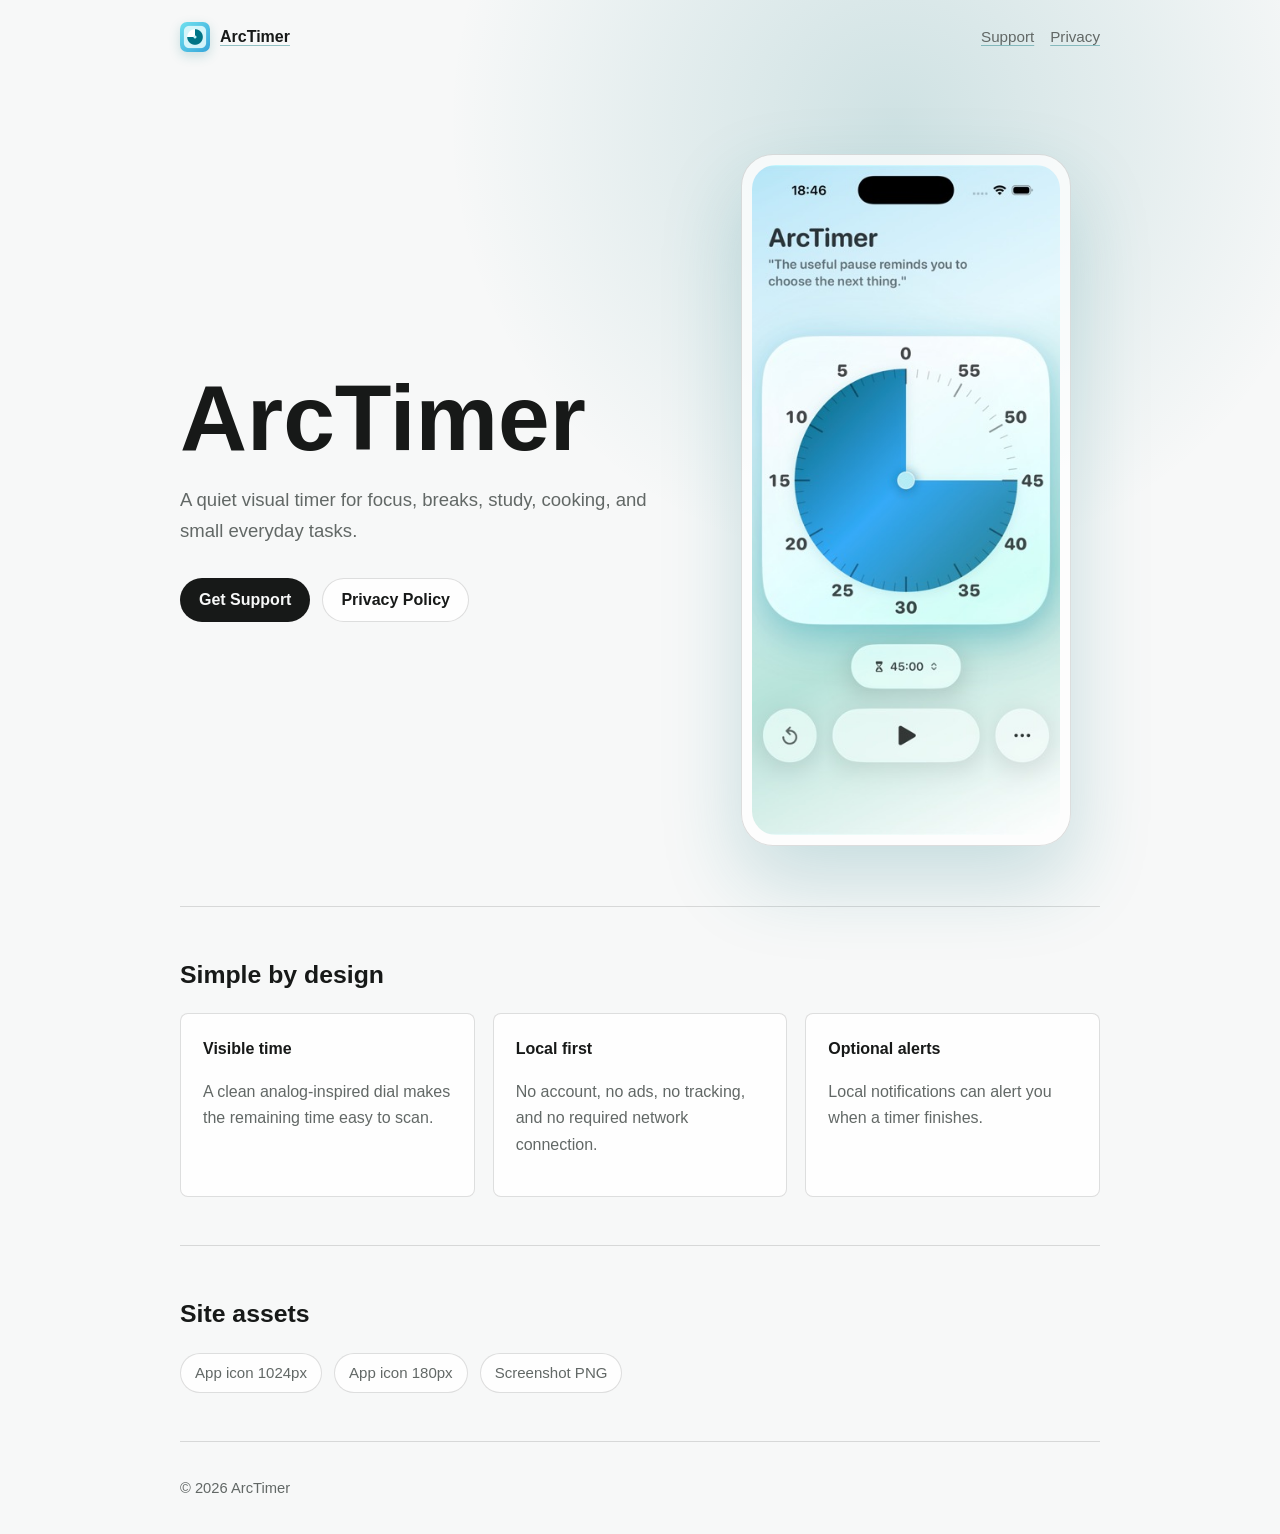
==== index.html @ cee9d14d "Publish ArcTimer site assets The public support site now includes reusable App Store-facing icon and" ====
<!doctype html>
<html lang="en">
  <head>
    <meta charset="utf-8">
    <meta name="viewport" content="width=device-width, initial-scale=1">
    <title>ArcTimer</title>
    <meta name="description" content="ArcTimer is a quiet visual timer with a clean analog-inspired dial.">
    <link rel="icon" href="./assets/icons/app-icon-120.png">
    <link rel="apple-touch-icon" href="./assets/icons/app-icon-180.png">
    <link rel="stylesheet" href="./styles.css">
  </head>
  <body>
    <header class="shell nav">
      <a class="brand" href="./index.html" aria-label="ArcTimer home">
        <img class="app-icon-small" src="./assets/icons/app-icon-120.png" alt="" aria-hidden="true">
        <span>ArcTimer</span>
      </a>
      <nav class="links" aria-label="Main navigation">
        <a href="./support.html">Support</a>
        <a href="./privacy.html">Privacy</a>
      </nav>
    </header>

    <main class="shell">
      <section class="hero">
        <div>
          <h1>ArcTimer</h1>
          <p class="lede">A quiet visual timer for focus, breaks, study, cooking, and small everyday tasks.</p>
          <div class="actions">
            <a class="button primary" href="./support.html">Get Support</a>
            <a class="button" href="./privacy.html">Privacy Policy</a>
          </div>
        </div>
        <figure class="phone-shot">
          <img src="./assets/screenshots/arctimer-main.jpg" alt="ArcTimer main screen showing a visual timer dial set to 45 minutes.">
        </figure>
      </section>

      <section class="section">
        <h2>Simple by design</h2>
        <div class="grid">
          <article class="panel">
            <h3>Visible time</h3>
            <p>A clean analog-inspired dial makes the remaining time easy to scan.</p>
          </article>
          <article class="panel">
            <h3>Local first</h3>
            <p>No account, no ads, no tracking, and no required network connection.</p>
          </article>
          <article class="panel">
            <h3>Optional alerts</h3>
            <p>Local notifications can alert you when a timer finishes.</p>
          </article>
        </div>
      </section>

      <section class="section">
        <h2>Site assets</h2>
        <div class="asset-row">
          <a class="asset-link" href="./assets/icons/app-icon-1024.png">App icon 1024px</a>
          <a class="asset-link" href="./assets/icons/app-icon-180.png">App icon 180px</a>
          <a class="asset-link" href="./assets/screenshots/arctimer-main.png">Screenshot PNG</a>
        </div>
      </section>
    </main>

    <footer class="shell footer">
      <span>© 2026 ArcTimer</span>
    </footer>
  </body>
</html>
---- styles.css ----
:root {
  color-scheme: light dark;
  --bg: #f7f8f8;
  --fg: #171918;
  --muted: #626866;
  --line: color-mix(in srgb, var(--fg) 14%, transparent);
  --panel: color-mix(in srgb, canvas 86%, transparent);
  --accent: #177c84;
}

* {
  box-sizing: border-box;
}

body {
  margin: 0;
  background:
    radial-gradient(circle at 70% 8%, color-mix(in srgb, var(--accent) 18%, transparent), transparent 28rem),
    var(--bg);
  color: var(--fg);
  font-family: ui-rounded, "SF Pro Rounded", "SF Pro Display", -apple-system, BlinkMacSystemFont, "Segoe UI", sans-serif;
  line-height: 1.65;
}

a {
  color: inherit;
  text-decoration-color: color-mix(in srgb, var(--accent) 45%, transparent);
  text-underline-offset: 0.18em;
}

.shell {
  width: min(920px, calc(100% - 40px));
  margin: 0 auto;
}

.nav {
  display: flex;
  align-items: center;
  justify-content: space-between;
  gap: 20px;
  padding: 22px 0;
}

.brand {
  display: inline-flex;
  align-items: center;
  gap: 10px;
  font-weight: 760;
  letter-spacing: 0;
}

.app-icon-small {
  width: 30px;
  height: 30px;
  border-radius: 7px;
  box-shadow: 0 4px 12px color-mix(in srgb, var(--accent) 20%, transparent);
}

.links {
  display: flex;
  gap: 16px;
  color: var(--muted);
  font-size: 0.95rem;
}

.hero {
  display: grid;
  grid-template-columns: 1.1fr 0.9fr;
  align-items: center;
  gap: 56px;
  min-height: 62vh;
  padding: 64px 0 44px;
}

.hero h1 {
  margin: 0;
  font-size: clamp(3rem, 8vw, 5.8rem);
  line-height: 0.9;
  letter-spacing: 0;
}

.lede {
  max-width: 34rem;
  margin: 24px 0 0;
  color: var(--muted);
  font-size: 1.16rem;
}

.actions {
  display: flex;
  flex-wrap: wrap;
  gap: 12px;
  margin-top: 32px;
}

.button {
  display: inline-flex;
  align-items: center;
  justify-content: center;
  min-height: 44px;
  padding: 0 18px;
  border: 1px solid var(--line);
  border-radius: 999px;
  background: var(--panel);
  font-weight: 650;
  text-decoration: none;
}

.button.primary {
  background: var(--fg);
  color: var(--bg);
}

.phone-shot {
  width: min(330px, 100%);
  margin-inline: auto;
  padding: 10px;
  border: 1px solid var(--line);
  border-radius: 32px;
  background: color-mix(in srgb, canvas 74%, transparent);
  box-shadow: 0 34px 80px color-mix(in srgb, var(--accent) 22%, transparent);
}

.phone-shot img {
  display: block;
  width: 100%;
  height: auto;
  border-radius: 24px;
}

.asset-row {
  display: flex;
  flex-wrap: wrap;
  gap: 12px;
}

.asset-link {
  display: inline-flex;
  min-height: 40px;
  align-items: center;
  border: 1px solid var(--line);
  border-radius: 999px;
  padding: 0 14px;
  background: var(--panel);
  color: var(--muted);
  font-size: 0.94rem;
  text-decoration: none;
}

.section {
  padding: 48px 0;
  border-top: 1px solid var(--line);
}

.section h2 {
  margin: 0 0 18px;
  font-size: 1.55rem;
  letter-spacing: 0;
}

.grid {
  display: grid;
  grid-template-columns: repeat(3, 1fr);
  gap: 18px;
}

.panel {
  min-height: 142px;
  padding: 22px;
  border: 1px solid var(--line);
  border-radius: 8px;
  background: var(--panel);
}

.panel h3 {
  margin: 0 0 8px;
  font-size: 1rem;
}

.panel p,
.policy p,
.policy li {
  color: var(--muted);
}

.policy {
  max-width: 760px;
  padding: 54px 0 72px;
}

.policy h1 {
  margin: 0 0 8px;
  font-size: clamp(2.2rem, 6vw, 4rem);
  line-height: 1;
}

.policy h2 {
  margin-top: 42px;
  padding-top: 22px;
  border-top: 1px solid var(--line);
}

.footer {
  padding: 34px 0;
  border-top: 1px solid var(--line);
  color: var(--muted);
  font-size: 0.92rem;
}

@media (max-width: 760px) {
  .nav,
  .links {
    align-items: flex-start;
    flex-direction: column;
  }

  .hero,
  .grid {
    grid-template-columns: 1fr;
  }

  .hero {
    gap: 36px;
    padding-top: 44px;
  }
}
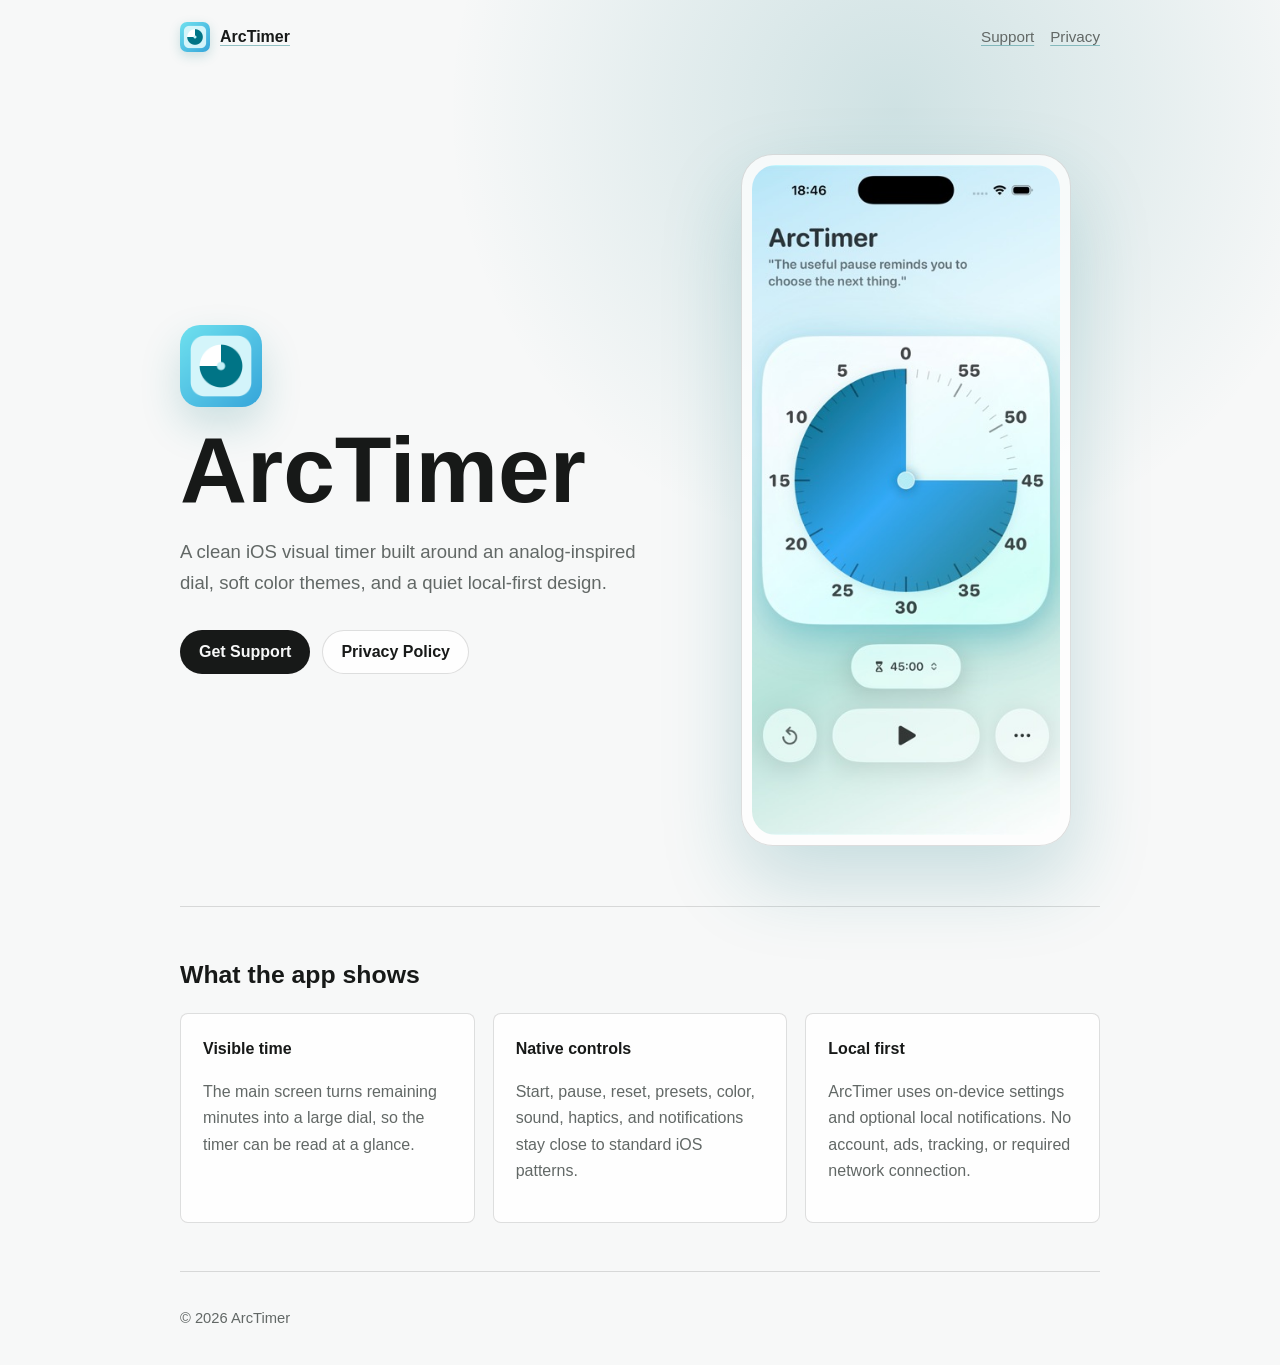
==== commit 57c4fd34: "Describe ArcTimer from app assets The landing page now leads with the app icon and current simulator" ====
--- a/index.html
+++ b/index.html
@@ -4,7 +4,7 @@
     <meta charset="utf-8">
     <meta name="viewport" content="width=device-width, initial-scale=1">
     <title>ArcTimer</title>
-    <meta name="description" content="ArcTimer is a quiet visual timer with a clean analog-inspired dial.">
+    <meta name="description" content="ArcTimer is a clean iOS visual timer with an analog-inspired dial, local notifications, and no tracking.">
     <link rel="icon" href="./assets/icons/app-icon-120.png">
     <link rel="apple-touch-icon" href="./assets/icons/app-icon-180.png">
     <link rel="stylesheet" href="./styles.css">
@@ -24,8 +24,9 @@
     <main class="shell">
       <section class="hero">
         <div>
+          <img class="app-icon-large" src="./assets/icons/app-icon-180.png" alt="" aria-hidden="true">
           <h1>ArcTimer</h1>
-          <p class="lede">A quiet visual timer for focus, breaks, study, cooking, and small everyday tasks.</p>
+          <p class="lede">A clean iOS visual timer built around an analog-inspired dial, soft color themes, and a quiet local-first design.</p>
           <div class="actions">
             <a class="button primary" href="./support.html">Get Support</a>
             <a class="button" href="./privacy.html">Privacy Policy</a>
@@ -37,31 +38,23 @@
       </section>
 
       <section class="section">
-        <h2>Simple by design</h2>
+        <h2>What the app shows</h2>
         <div class="grid">
           <article class="panel">
             <h3>Visible time</h3>
-            <p>A clean analog-inspired dial makes the remaining time easy to scan.</p>
+            <p>The main screen turns remaining minutes into a large dial, so the timer can be read at a glance.</p>
+          </article>
+          <article class="panel">
+            <h3>Native controls</h3>
+            <p>Start, pause, reset, presets, color, sound, haptics, and notifications stay close to standard iOS patterns.</p>
           </article>
           <article class="panel">
             <h3>Local first</h3>
-            <p>No account, no ads, no tracking, and no required network connection.</p>
-          </article>
-          <article class="panel">
-            <h3>Optional alerts</h3>
-            <p>Local notifications can alert you when a timer finishes.</p>
+            <p>ArcTimer uses on-device settings and optional local notifications. No account, ads, tracking, or required network connection.</p>
           </article>
         </div>
       </section>
 
-      <section class="section">
-        <h2>Site assets</h2>
-        <div class="asset-row">
-          <a class="asset-link" href="./assets/icons/app-icon-1024.png">App icon 1024px</a>
-          <a class="asset-link" href="./assets/icons/app-icon-180.png">App icon 180px</a>
-          <a class="asset-link" href="./assets/screenshots/arctimer-main.png">Screenshot PNG</a>
-        </div>
-      </section>
     </main>
 
     <footer class="shell footer">
--- a/styles.css
+++ b/styles.css
@@ -79,6 +79,15 @@
   letter-spacing: 0;
 }
 
+.app-icon-large {
+  display: block;
+  width: 82px;
+  height: 82px;
+  margin-bottom: 22px;
+  border-radius: 20px;
+  box-shadow: 0 18px 40px color-mix(in srgb, var(--accent) 20%, transparent);
+}
+
 .lede {
   max-width: 34rem;
   margin: 24px 0 0;
@@ -128,25 +137,6 @@
   border-radius: 24px;
 }
 
-.asset-row {
-  display: flex;
-  flex-wrap: wrap;
-  gap: 12px;
-}
-
-.asset-link {
-  display: inline-flex;
-  min-height: 40px;
-  align-items: center;
-  border: 1px solid var(--line);
-  border-radius: 999px;
-  padding: 0 14px;
-  background: var(--panel);
-  color: var(--muted);
-  font-size: 0.94rem;
-  text-decoration: none;
-}
-
 .section {
   padding: 48px 0;
   border-top: 1px solid var(--line);
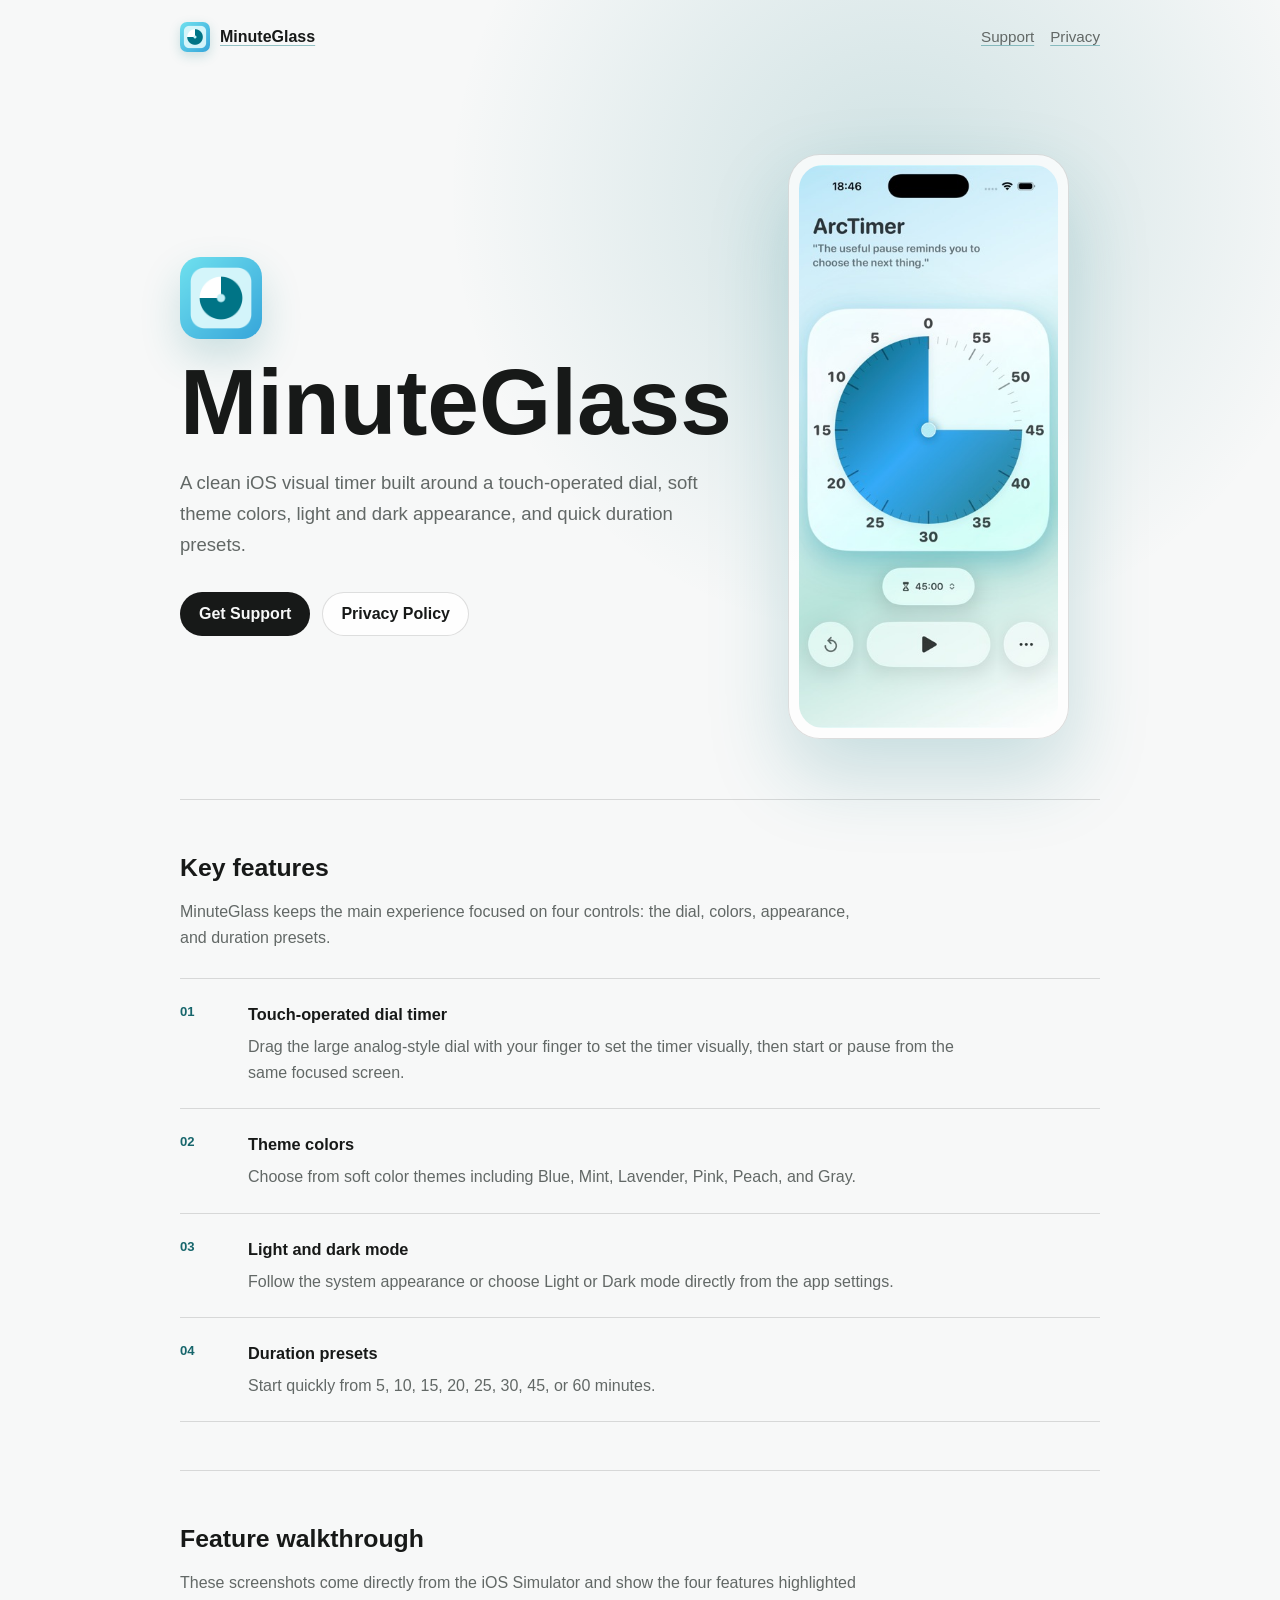
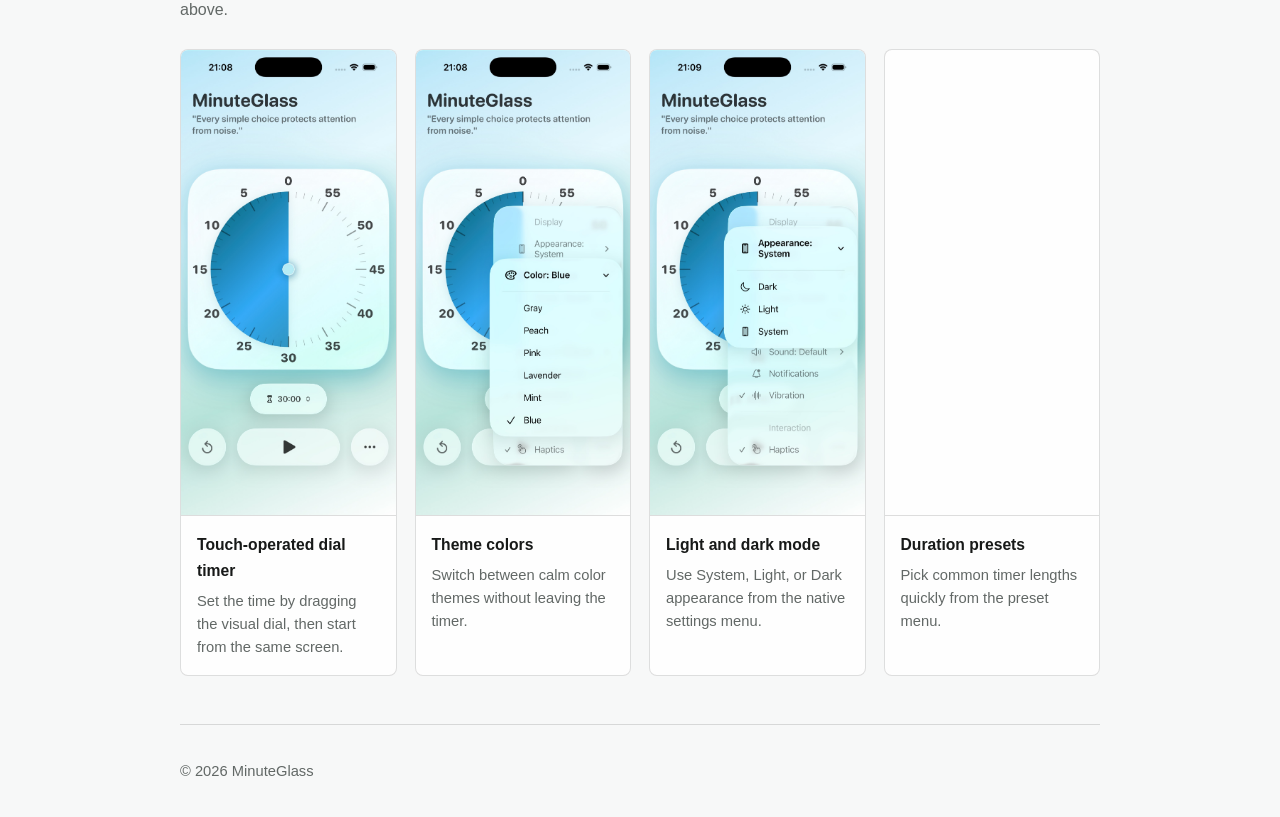
==== commit 180f357b: "Align site with MinuteGlass The support site now uses the MinuteGlass name, focuses the landing page" ====
--- a/index.html
+++ b/index.html
@@ -3,17 +3,17 @@
   <head>
     <meta charset="utf-8">
     <meta name="viewport" content="width=device-width, initial-scale=1">
-    <title>ArcTimer</title>
-    <meta name="description" content="ArcTimer is a clean iOS visual timer with an analog-inspired dial, local notifications, and no tracking.">
+    <title>MinuteGlass</title>
+    <meta name="description" content="MinuteGlass is a clean iOS visual timer with a touch-operated dial, theme colors, light and dark mode, and quick presets.">
     <link rel="icon" href="./assets/icons/app-icon-120.png">
     <link rel="apple-touch-icon" href="./assets/icons/app-icon-180.png">
     <link rel="stylesheet" href="./styles.css">
   </head>
   <body>
     <header class="shell nav">
-      <a class="brand" href="./index.html" aria-label="ArcTimer home">
+      <a class="brand" href="./index.html" aria-label="MinuteGlass home">
         <img class="app-icon-small" src="./assets/icons/app-icon-120.png" alt="" aria-hidden="true">
-        <span>ArcTimer</span>
+        <span>MinuteGlass</span>
       </a>
       <nav class="links" aria-label="Main navigation">
         <a href="./support.html">Support</a>
@@ -25,40 +25,96 @@
       <section class="hero">
         <div>
           <img class="app-icon-large" src="./assets/icons/app-icon-180.png" alt="" aria-hidden="true">
-          <h1>ArcTimer</h1>
-          <p class="lede">A clean iOS visual timer built around an analog-inspired dial, soft color themes, and a quiet local-first design.</p>
+          <h1>MinuteGlass</h1>
+          <p class="lede">A clean iOS visual timer built around a touch-operated dial, soft theme colors, light and dark appearance, and quick duration presets.</p>
           <div class="actions">
             <a class="button primary" href="./support.html">Get Support</a>
             <a class="button" href="./privacy.html">Privacy Policy</a>
           </div>
         </div>
         <figure class="phone-shot">
-          <img src="./assets/screenshots/arctimer-main.jpg" alt="ArcTimer main screen showing a visual timer dial set to 45 minutes.">
+          <img src="./assets/screenshots/minuteglass-main.jpg" alt="MinuteGlass main screen showing a visual timer dial set to 45 minutes.">
         </figure>
       </section>
 
       <section class="section">
-        <h2>What the app shows</h2>
-        <div class="grid">
-          <article class="panel">
-            <h3>Visible time</h3>
-            <p>The main screen turns remaining minutes into a large dial, so the timer can be read at a glance.</p>
+        <div class="section-heading">
+          <h2>Key features</h2>
+          <p>MinuteGlass keeps the main experience focused on four controls: the dial, colors, appearance, and duration presets.</p>
+        </div>
+        <div class="feature-list" aria-label="MinuteGlass feature list">
+          <article class="feature-row">
+            <span class="feature-index">01</span>
+            <div>
+              <h3>Touch-operated dial timer</h3>
+              <p>Drag the large analog-style dial with your finger to set the timer visually, then start or pause from the same focused screen.</p>
+            </div>
           </article>
-          <article class="panel">
-            <h3>Native controls</h3>
-            <p>Start, pause, reset, presets, color, sound, haptics, and notifications stay close to standard iOS patterns.</p>
+          <article class="feature-row">
+            <span class="feature-index">02</span>
+            <div>
+              <h3>Theme colors</h3>
+              <p>Choose from soft color themes including Blue, Mint, Lavender, Pink, Peach, and Gray.</p>
+            </div>
           </article>
-          <article class="panel">
-            <h3>Local first</h3>
-            <p>ArcTimer uses on-device settings and optional local notifications. No account, ads, tracking, or required network connection.</p>
+          <article class="feature-row">
+            <span class="feature-index">03</span>
+            <div>
+              <h3>Light and dark mode</h3>
+              <p>Follow the system appearance or choose Light or Dark mode directly from the app settings.</p>
+            </div>
           </article>
+          <article class="feature-row">
+            <span class="feature-index">04</span>
+            <div>
+              <h3>Duration presets</h3>
+              <p>Start quickly from 5, 10, 15, 20, 25, 30, 45, or 60 minutes.</p>
+            </div>
+          </article>
+        </div>
+      </section>
+
+      <section class="section">
+        <div class="section-heading">
+          <h2>Feature walkthrough</h2>
+          <p>These screenshots come directly from the iOS Simulator and show the four features highlighted above.</p>
+        </div>
+        <div class="screenshot-grid">
+          <figure class="screenshot-card">
+            <img src="./assets/screenshots/features/01-dial-timer.jpg" alt="MinuteGlass main screen with a large touch-operated analog-style dial timer." loading="lazy" decoding="async">
+            <figcaption>
+              <strong>Touch-operated dial timer</strong>
+              <span>Set the time by dragging the visual dial, then start from the same screen.</span>
+            </figcaption>
+          </figure>
+          <figure class="screenshot-card">
+            <img src="./assets/screenshots/features/02-theme-colors.jpg" alt="MinuteGlass color theme menu listing Blue, Mint, Lavender, Pink, Peach, and Gray." loading="lazy" decoding="async">
+            <figcaption>
+              <strong>Theme colors</strong>
+              <span>Switch between calm color themes without leaving the timer.</span>
+            </figcaption>
+          </figure>
+          <figure class="screenshot-card">
+            <img src="./assets/screenshots/features/03-light-dark-mode.jpg" alt="MinuteGlass appearance menu showing System, Light, and Dark options." loading="lazy" decoding="async">
+            <figcaption>
+              <strong>Light and dark mode</strong>
+              <span>Use System, Light, or Dark appearance from the native settings menu.</span>
+            </figcaption>
+          </figure>
+          <figure class="screenshot-card">
+            <img src="./assets/screenshots/features/04-presets.jpg" alt="MinuteGlass duration preset menu showing 5 to 60 minute options." loading="lazy" decoding="async">
+            <figcaption>
+              <strong>Duration presets</strong>
+              <span>Pick common timer lengths quickly from the preset menu.</span>
+            </figcaption>
+          </figure>
         </div>
       </section>
 
     </main>
 
     <footer class="shell footer">
-      <span>© 2026 ArcTimer</span>
+      <span>© 2026 MinuteGlass</span>
     </footer>
   </body>
 </html>
--- a/styles.css
+++ b/styles.css
@@ -148,6 +148,20 @@
   letter-spacing: 0;
 }
 
+.section-heading {
+  max-width: 680px;
+  margin-bottom: 26px;
+}
+
+.section-heading h2 {
+  margin-bottom: 10px;
+}
+
+.section-heading p {
+  margin: 0;
+  color: var(--muted);
+}
+
 .grid {
   display: grid;
   grid-template-columns: repeat(3, 1fr);
@@ -168,9 +182,78 @@
 }
 
 .panel p,
+.feature-row p,
 .policy p,
 .policy li {
   color: var(--muted);
+}
+
+.feature-list {
+  border-top: 1px solid var(--line);
+}
+
+.feature-row {
+  display: grid;
+  grid-template-columns: 48px minmax(0, 1fr);
+  gap: 20px;
+  padding: 22px 0;
+  border-bottom: 1px solid var(--line);
+}
+
+.feature-index {
+  color: color-mix(in srgb, var(--accent) 78%, var(--fg));
+  font-size: 0.82rem;
+  font-weight: 760;
+  letter-spacing: 0;
+}
+
+.feature-row h3 {
+  margin: 0 0 6px;
+  font-size: 1.02rem;
+}
+
+.feature-row p {
+  max-width: 720px;
+  margin: 0;
+}
+
+.screenshot-grid {
+  display: grid;
+  grid-template-columns: repeat(4, minmax(0, 1fr));
+  gap: 18px;
+}
+
+.screenshot-card {
+  margin: 0;
+  overflow: hidden;
+  border: 1px solid var(--line);
+  border-radius: 8px;
+  background: var(--panel);
+}
+
+.screenshot-card img {
+  display: block;
+  width: 100%;
+  aspect-ratio: 1206 / 2622;
+  object-fit: cover;
+  object-position: top center;
+  border-bottom: 1px solid var(--line);
+}
+
+.screenshot-card figcaption {
+  display: grid;
+  gap: 6px;
+  padding: 16px;
+}
+
+.screenshot-card strong {
+  font-size: 0.98rem;
+}
+
+.screenshot-card span {
+  color: var(--muted);
+  font-size: 0.92rem;
+  line-height: 1.55;
 }
 
 .policy {
@@ -195,6 +278,12 @@
   border-top: 1px solid var(--line);
   color: var(--muted);
   font-size: 0.92rem;
+}
+
+@media (max-width: 900px) {
+  .screenshot-grid {
+    grid-template-columns: repeat(2, minmax(0, 1fr));
+  }
 }
 
 @media (max-width: 760px) {
@@ -205,8 +294,14 @@
   }
 
   .hero,
-  .grid {
+  .grid,
+  .screenshot-grid {
     grid-template-columns: 1fr;
+  }
+
+  .feature-row {
+    grid-template-columns: 1fr;
+    gap: 8px;
   }
 
   .hero {
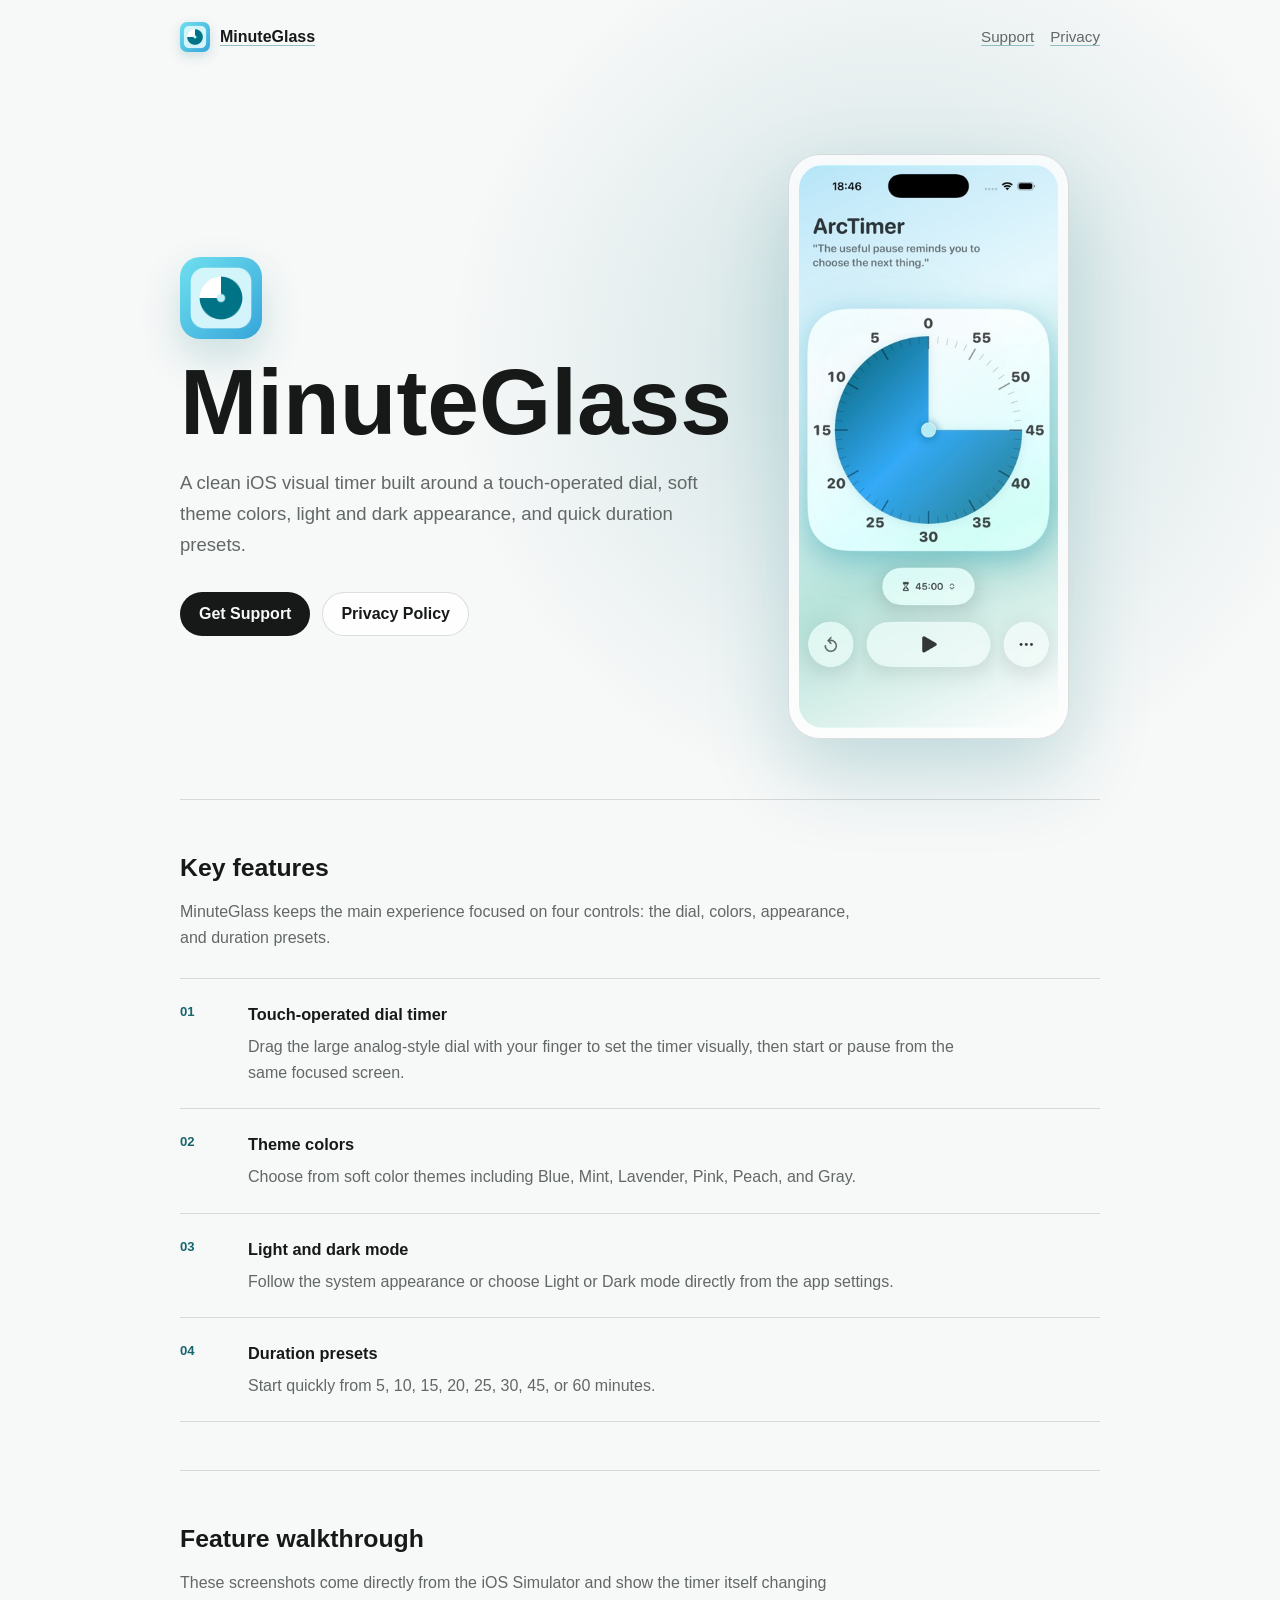
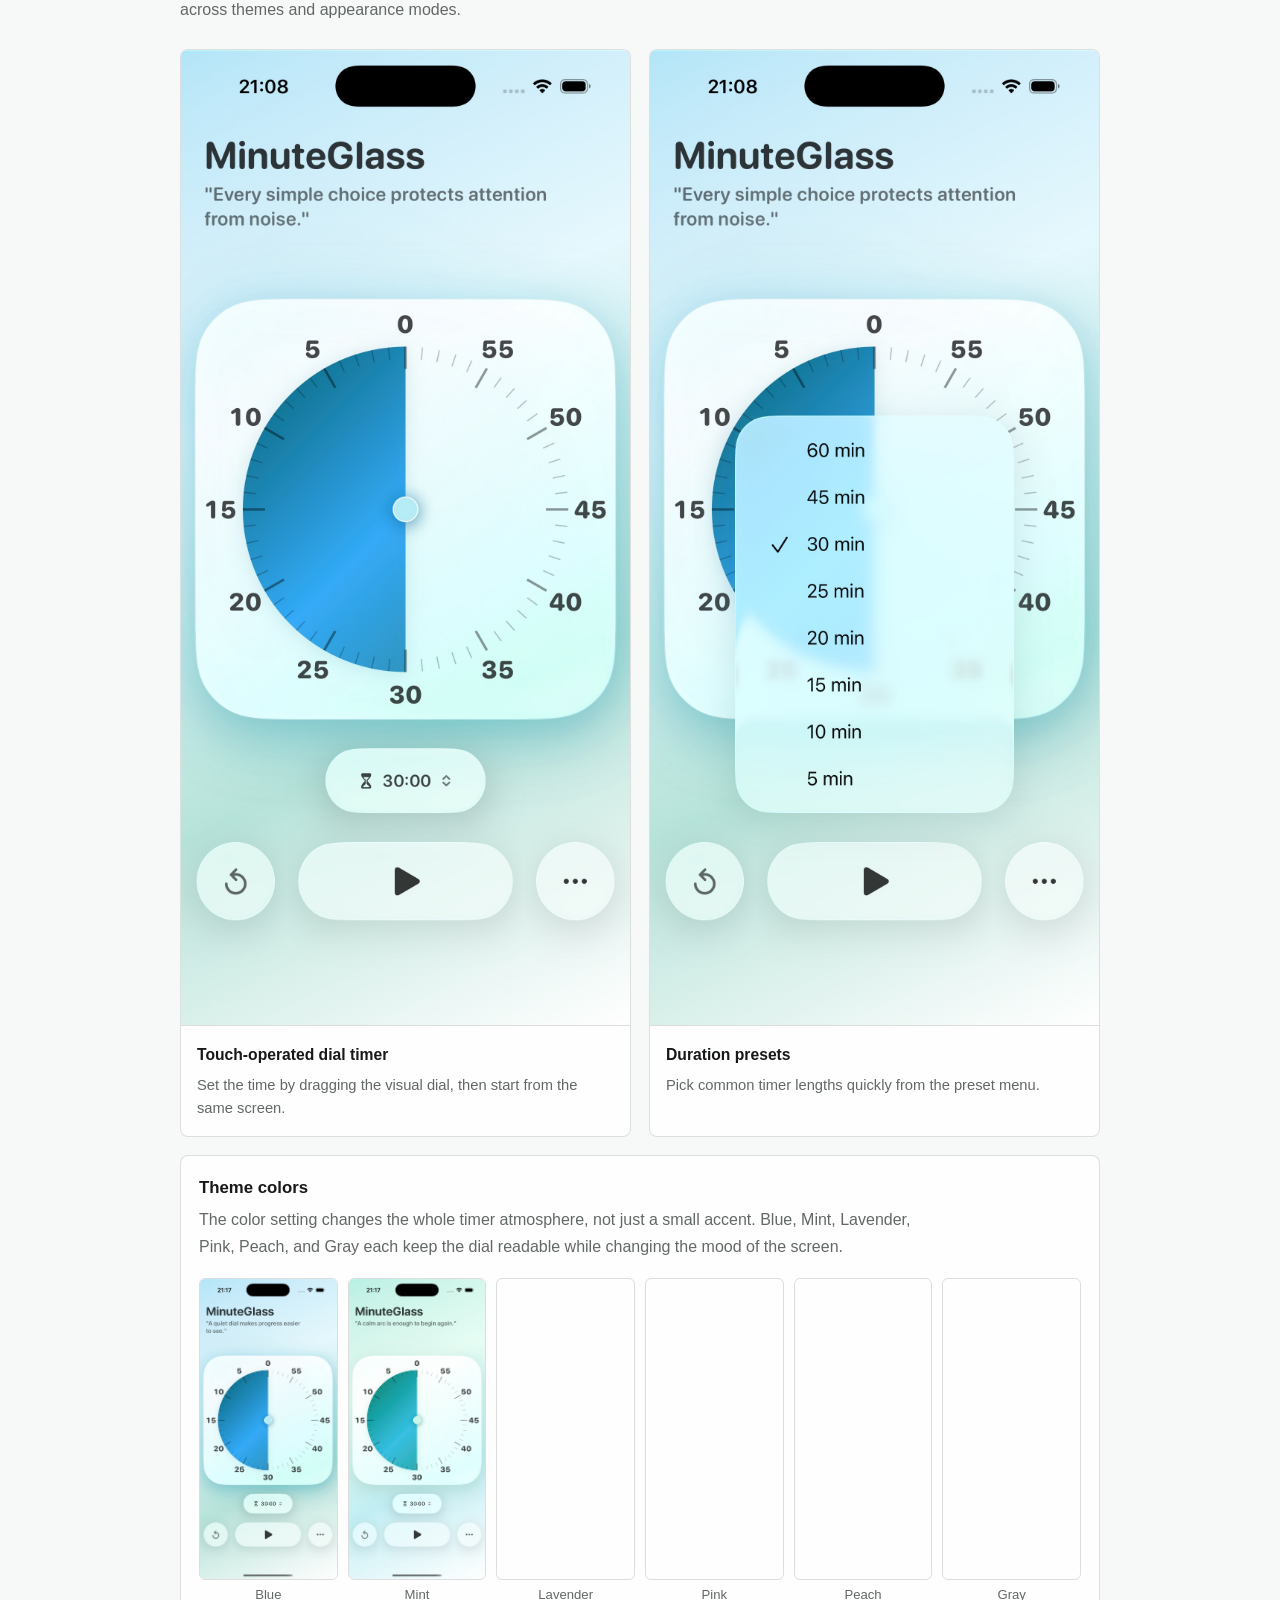
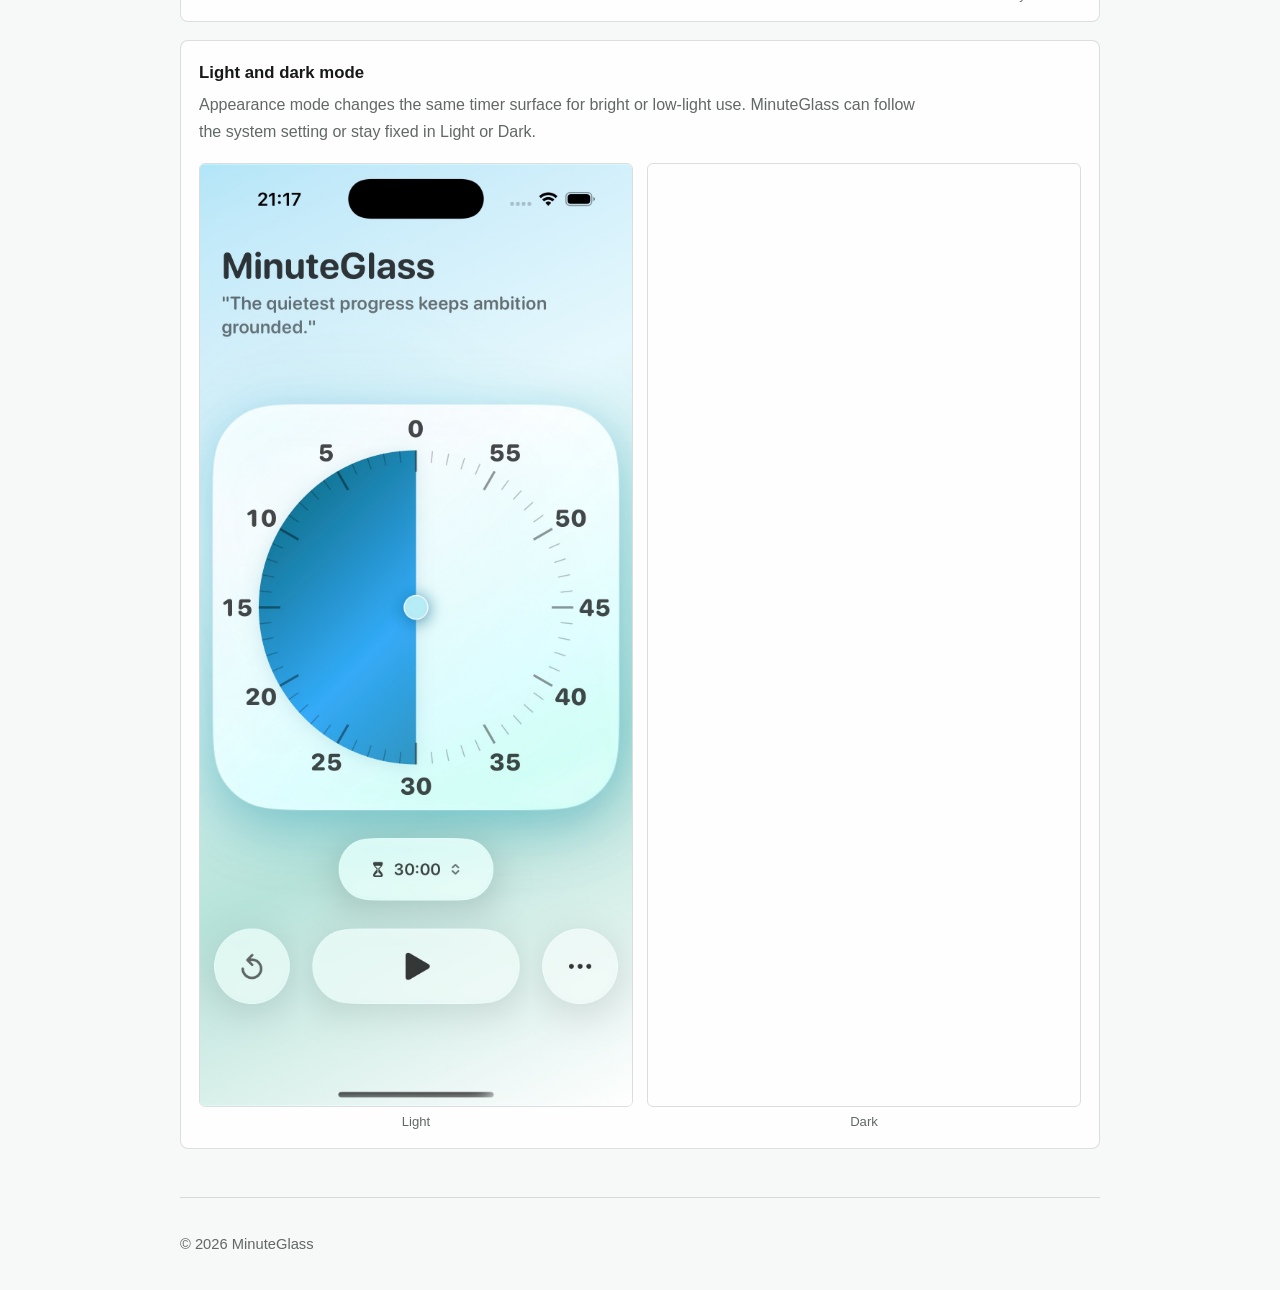
==== commit c04e8e24: "Show theme and appearance comparisons Replace menu-focused screenshots with real timer appearance co" ====
--- a/index.html
+++ b/index.html
@@ -77,28 +77,14 @@
       <section class="section">
         <div class="section-heading">
           <h2>Feature walkthrough</h2>
-          <p>These screenshots come directly from the iOS Simulator and show the four features highlighted above.</p>
+          <p>These screenshots come directly from the iOS Simulator and show the timer itself changing across themes and appearance modes.</p>
         </div>
-        <div class="screenshot-grid">
+        <div class="screenshot-grid two-up">
           <figure class="screenshot-card">
             <img src="./assets/screenshots/features/01-dial-timer.jpg" alt="MinuteGlass main screen with a large touch-operated analog-style dial timer." loading="lazy" decoding="async">
             <figcaption>
               <strong>Touch-operated dial timer</strong>
               <span>Set the time by dragging the visual dial, then start from the same screen.</span>
-            </figcaption>
-          </figure>
-          <figure class="screenshot-card">
-            <img src="./assets/screenshots/features/02-theme-colors.jpg" alt="MinuteGlass color theme menu listing Blue, Mint, Lavender, Pink, Peach, and Gray." loading="lazy" decoding="async">
-            <figcaption>
-              <strong>Theme colors</strong>
-              <span>Switch between calm color themes without leaving the timer.</span>
-            </figcaption>
-          </figure>
-          <figure class="screenshot-card">
-            <img src="./assets/screenshots/features/03-light-dark-mode.jpg" alt="MinuteGlass appearance menu showing System, Light, and Dark options." loading="lazy" decoding="async">
-            <figcaption>
-              <strong>Light and dark mode</strong>
-              <span>Use System, Light, or Dark appearance from the native settings menu.</span>
             </figcaption>
           </figure>
           <figure class="screenshot-card">
@@ -109,6 +95,56 @@
             </figcaption>
           </figure>
         </div>
+
+        <article class="showcase-panel">
+          <div class="showcase-copy">
+            <h3>Theme colors</h3>
+            <p>The color setting changes the whole timer atmosphere, not just a small accent. Blue, Mint, Lavender, Pink, Peach, and Gray each keep the dial readable while changing the mood of the screen.</p>
+          </div>
+          <div class="theme-grid" aria-label="MinuteGlass theme color examples">
+            <figure class="theme-shot">
+              <img src="./assets/screenshots/themes/blue.jpg" alt="MinuteGlass timer using the Blue theme." loading="lazy" decoding="async">
+              <figcaption>Blue</figcaption>
+            </figure>
+            <figure class="theme-shot">
+              <img src="./assets/screenshots/themes/mint.jpg" alt="MinuteGlass timer using the Mint theme." loading="lazy" decoding="async">
+              <figcaption>Mint</figcaption>
+            </figure>
+            <figure class="theme-shot">
+              <img src="./assets/screenshots/themes/lavender.jpg" alt="MinuteGlass timer using the Lavender theme." loading="lazy" decoding="async">
+              <figcaption>Lavender</figcaption>
+            </figure>
+            <figure class="theme-shot">
+              <img src="./assets/screenshots/themes/pink.jpg" alt="MinuteGlass timer using the Pink theme." loading="lazy" decoding="async">
+              <figcaption>Pink</figcaption>
+            </figure>
+            <figure class="theme-shot">
+              <img src="./assets/screenshots/themes/peach.jpg" alt="MinuteGlass timer using the Peach theme." loading="lazy" decoding="async">
+              <figcaption>Peach</figcaption>
+            </figure>
+            <figure class="theme-shot">
+              <img src="./assets/screenshots/themes/gray.jpg" alt="MinuteGlass timer using the Gray theme." loading="lazy" decoding="async">
+              <figcaption>Gray</figcaption>
+            </figure>
+          </div>
+        </article>
+
+        <article class="showcase-panel">
+          <div class="showcase-copy">
+            <h3>Light and dark mode</h3>
+            <p>Appearance mode changes the same timer surface for bright or low-light use. MinuteGlass can follow the system setting or stay fixed in Light or Dark.</p>
+          </div>
+          <div class="appearance-grid" aria-label="MinuteGlass light and dark appearance examples">
+            <figure class="appearance-shot">
+              <img src="./assets/screenshots/appearance/light.jpg" alt="MinuteGlass timer in Light mode." loading="lazy" decoding="async">
+              <figcaption>Light</figcaption>
+            </figure>
+            <figure class="appearance-shot">
+              <img src="./assets/screenshots/appearance/dark.jpg" alt="MinuteGlass timer in Dark mode." loading="lazy" decoding="async">
+              <figcaption>Dark</figcaption>
+            </figure>
+          </div>
+        </article>
       </section>
 
     </main>
--- a/styles.css
+++ b/styles.css
@@ -223,6 +223,11 @@
   gap: 18px;
 }
 
+.screenshot-grid.two-up {
+  grid-template-columns: repeat(2, minmax(0, 1fr));
+  margin-bottom: 18px;
+}
+
 .screenshot-card {
   margin: 0;
   overflow: hidden;
@@ -256,6 +261,67 @@
   line-height: 1.55;
 }
 
+.showcase-panel {
+  display: grid;
+  gap: 18px;
+  margin-top: 18px;
+  padding: 18px;
+  border: 1px solid var(--line);
+  border-radius: 8px;
+  background: var(--panel);
+}
+
+.showcase-copy {
+  max-width: 720px;
+}
+
+.showcase-copy h3 {
+  margin: 0 0 6px;
+  font-size: 1.05rem;
+}
+
+.showcase-copy p {
+  margin: 0;
+  color: var(--muted);
+}
+
+.theme-grid {
+  display: grid;
+  grid-template-columns: repeat(6, minmax(0, 1fr));
+  gap: 10px;
+}
+
+.appearance-grid {
+  display: grid;
+  grid-template-columns: repeat(2, minmax(0, 1fr));
+  gap: 14px;
+}
+
+.theme-shot,
+.appearance-shot {
+  margin: 0;
+}
+
+.theme-shot img,
+.appearance-shot img {
+  display: block;
+  width: 100%;
+  aspect-ratio: 1206 / 2622;
+  object-fit: cover;
+  object-position: top center;
+  border: 1px solid var(--line);
+  border-radius: 6px;
+}
+
+.theme-shot figcaption,
+.appearance-shot figcaption {
+  margin-top: 6px;
+  color: var(--muted);
+  font-size: 0.82rem;
+  line-height: 1.3;
+  text-align: center;
+}
+
 .policy {
   max-width: 760px;
   padding: 54px 0 72px;
@@ -281,7 +347,8 @@
 }
 
 @media (max-width: 900px) {
-  .screenshot-grid {
+  .screenshot-grid,
+  .theme-grid {
     grid-template-columns: repeat(2, minmax(0, 1fr));
   }
 }
@@ -295,7 +362,9 @@
 
   .hero,
   .grid,
-  .screenshot-grid {
+  .screenshot-grid,
+  .screenshot-grid.two-up,
+  .appearance-grid {
     grid-template-columns: 1fr;
   }
 
